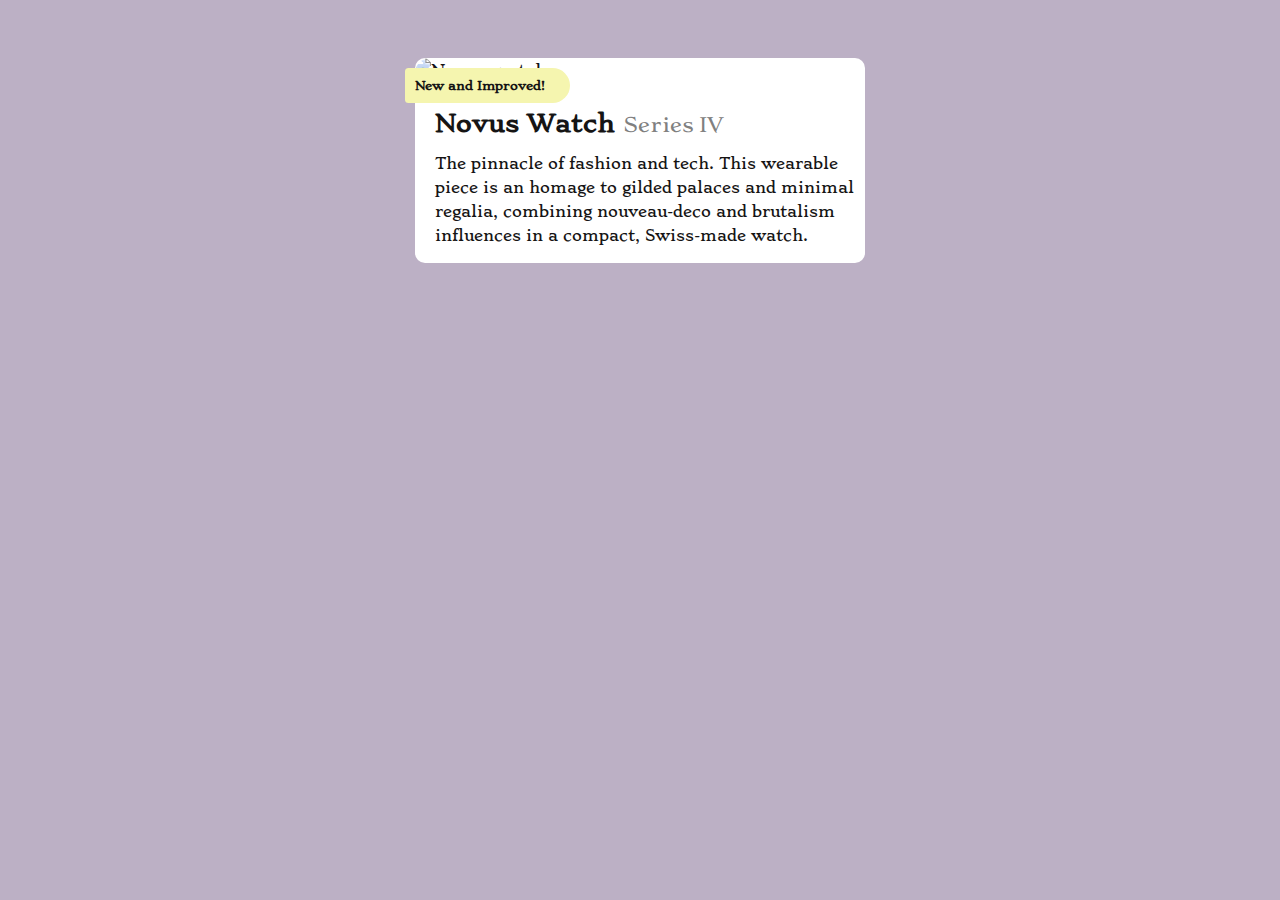
==== Assignment3/index.html @ 2a28b6d5 "Did third assignment" ====
<!DOCTYPE html>
<html lang="en">
  <head>
    <meta charset="UTF-8" />
    <meta name="viewport" content="width=device-width, initial-scale=1.0" />
    <title>Novus Watch</title>
    <link rel="stylesheet" href="styles.css" />
    <link href="https://fonts.googleapis.com/css2?family=Stoke:wght@300;400&display=swap" rel="stylesheet">
  </head>
  <body>
    <div class="container">
      <h1 class="ad-header">New and Improved!</h1>
      <img
        src="/AltSchool/Css-assignments/Assets/watch.jpg"
        alt="Novus watch"
        class="ad-picture"
      />
      <h2>Novus Watch <span>Series IV</span></h2>
      <p>
        The pinnacle of fashion and tech. This wearable piece is an homage to
        gilded palaces and minimal regalia, combining nouveau-deco and brutalism
        influences in a compact, Swiss-made watch.
      </p>
    </div>
  </body>
</html>
---- Assignment3/styles.css ----
body {
    font-family: "Stoke", serif;
    line-height: 1.6;
    color: rgb(21, 20, 20);
    background-color: rgb(188, 176, 197);
    padding: 50px;
}

.container {
    width: 450px;
    display: flex;
    flex-direction: column;
    justify-self: center;
    background-color: rgb(255, 255, 255);
    border-radius: 10px;
}

.ad-header {
    background-color: rgb(245, 245, 175);
    margin-left: -10px;
    margin-top: 10px;
    padding: 8px 25px 8px 10px;
    font-size: 12px;
    border-radius: 30px 150px 150px 30px;
    display: inline-block;
    position: absolute;
}

.ad-picture {
    width: inherit;
    height: auto;
    border-radius: 15px 15px 0 0;
}

h2 {
    padding-left: 20px;
    span {
        color: grey;
        font-size: 20px;
        font-weight: 100;
    }
}

p {
    padding-left: 20px;
    font-size: 15px;
    margin-top: -10px;
}
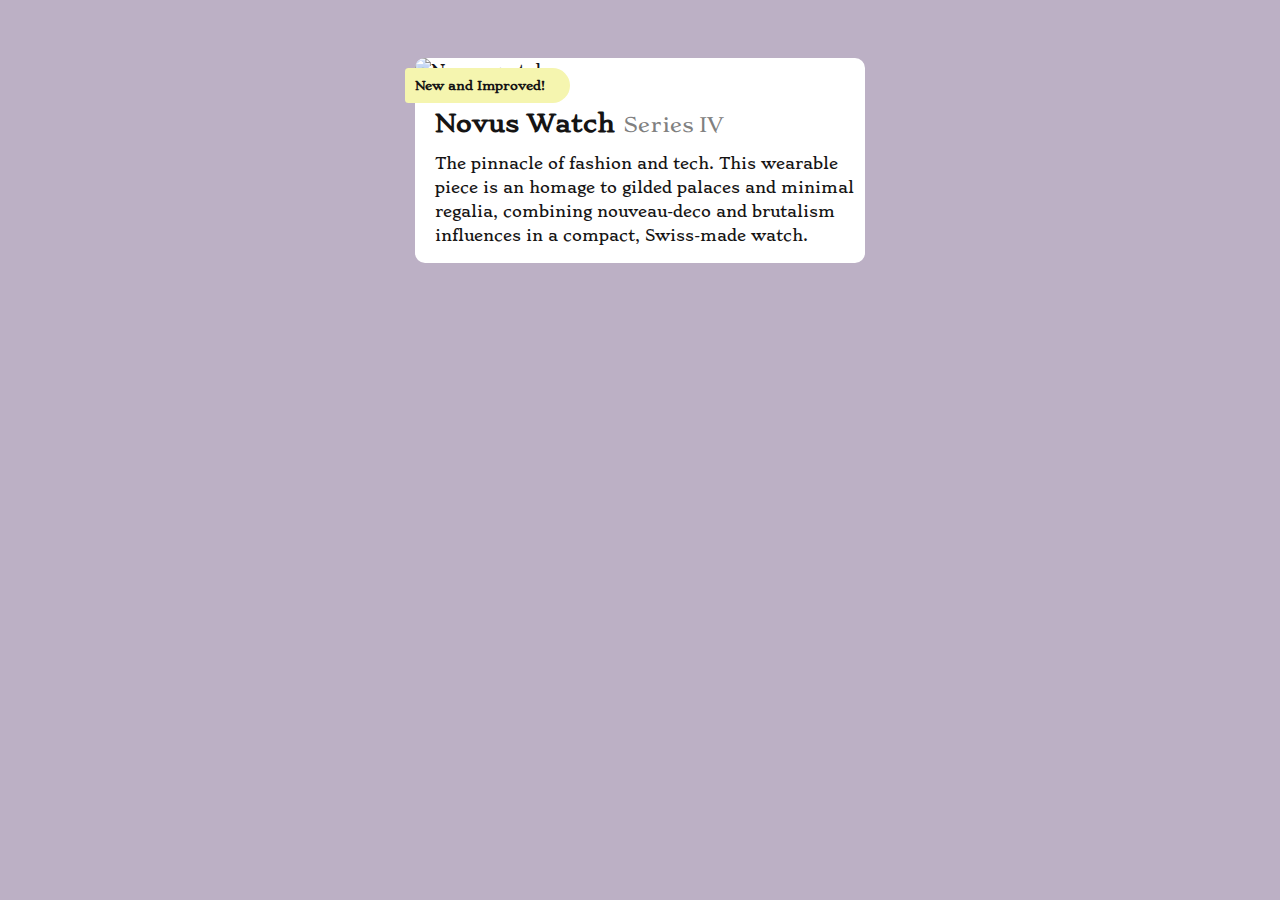
==== commit 4b23abdb: "Still troubleshooting the watch image not displaying" ====
--- a/Assignment3/index.html
+++ b/Assignment3/index.html
@@ -11,7 +11,7 @@
     <div class="container">
       <h1 class="ad-header">New and Improved!</h1>
       <img
-        src="/AltSchool/Css-assignments/Assets/watch.jpg"
+        src="/AltSchool/Css-assignments/Assets/watch.png"
         alt="Novus watch"
         class="ad-picture"
       />
--- a/Assignment3/styles.css
+++ b/Assignment3/styles.css
@@ -29,7 +29,7 @@
 .ad-picture {
     width: inherit;
     height: auto;
-    border-radius: 15px 15px 0 0;
+    border-radius: 10px 10px 0 0;
 }
 
 h2 {
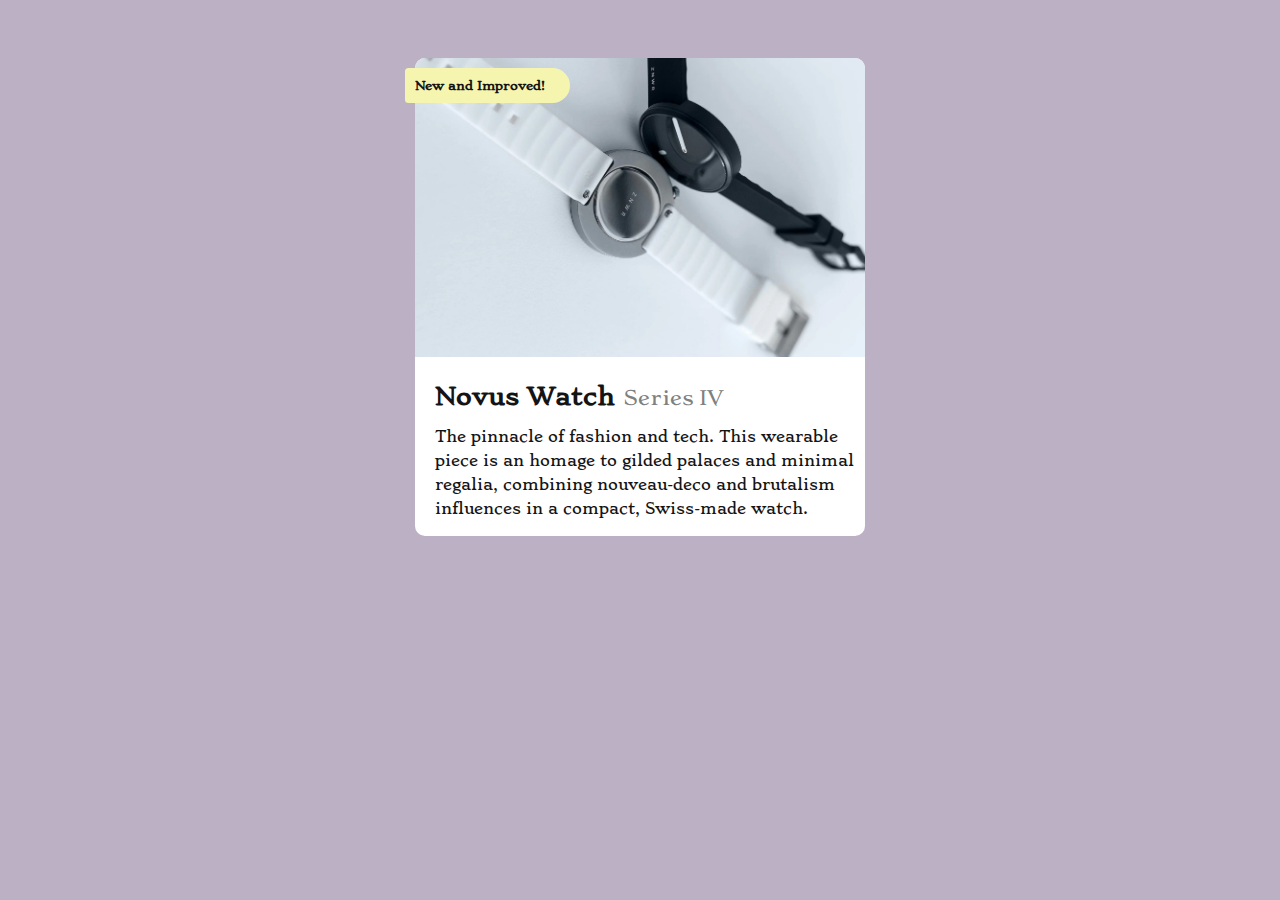
==== commit 8a36f771: "Finished Assignment 4 and added some tweaks to the rest of the program" ====
--- a/Assignment3/index.html
+++ b/Assignment3/index.html
@@ -11,7 +11,7 @@
     <div class="container">
       <h1 class="ad-header">New and Improved!</h1>
       <img
-        src="/AltSchool/Css-assignments/Assets/watch.png"
+        src="./watch.png"
         alt="Novus watch"
         class="ad-picture"
       />
--- a/Assignment3/styles.css
+++ b/Assignment3/styles.css
@@ -27,7 +27,7 @@
 }
 
 .ad-picture {
-    width: inherit;
+    max-width: 100%;
     height: auto;
     border-radius: 10px 10px 0 0;
 }
@@ -45,4 +45,31 @@
     padding-left: 20px;
     font-size: 15px;
     margin-top: -10px;
+}
+
+@media (max-width: 480px) {
+    body {
+        padding: 20px;
+    }
+
+    .container {
+        width: 90%;
+        padding: 10px;
+    }
+
+    .ad-header {
+        font-size: 10px;
+        padding: 5px 15px 5px 5px;
+        margin-left: -20px;
+    }
+
+    h2 {
+        padding-left: 10px;
+        font-size: 18px;
+    }
+
+    p {
+        padding-left: 10px;
+        font-size: 14px;
+    }
 }